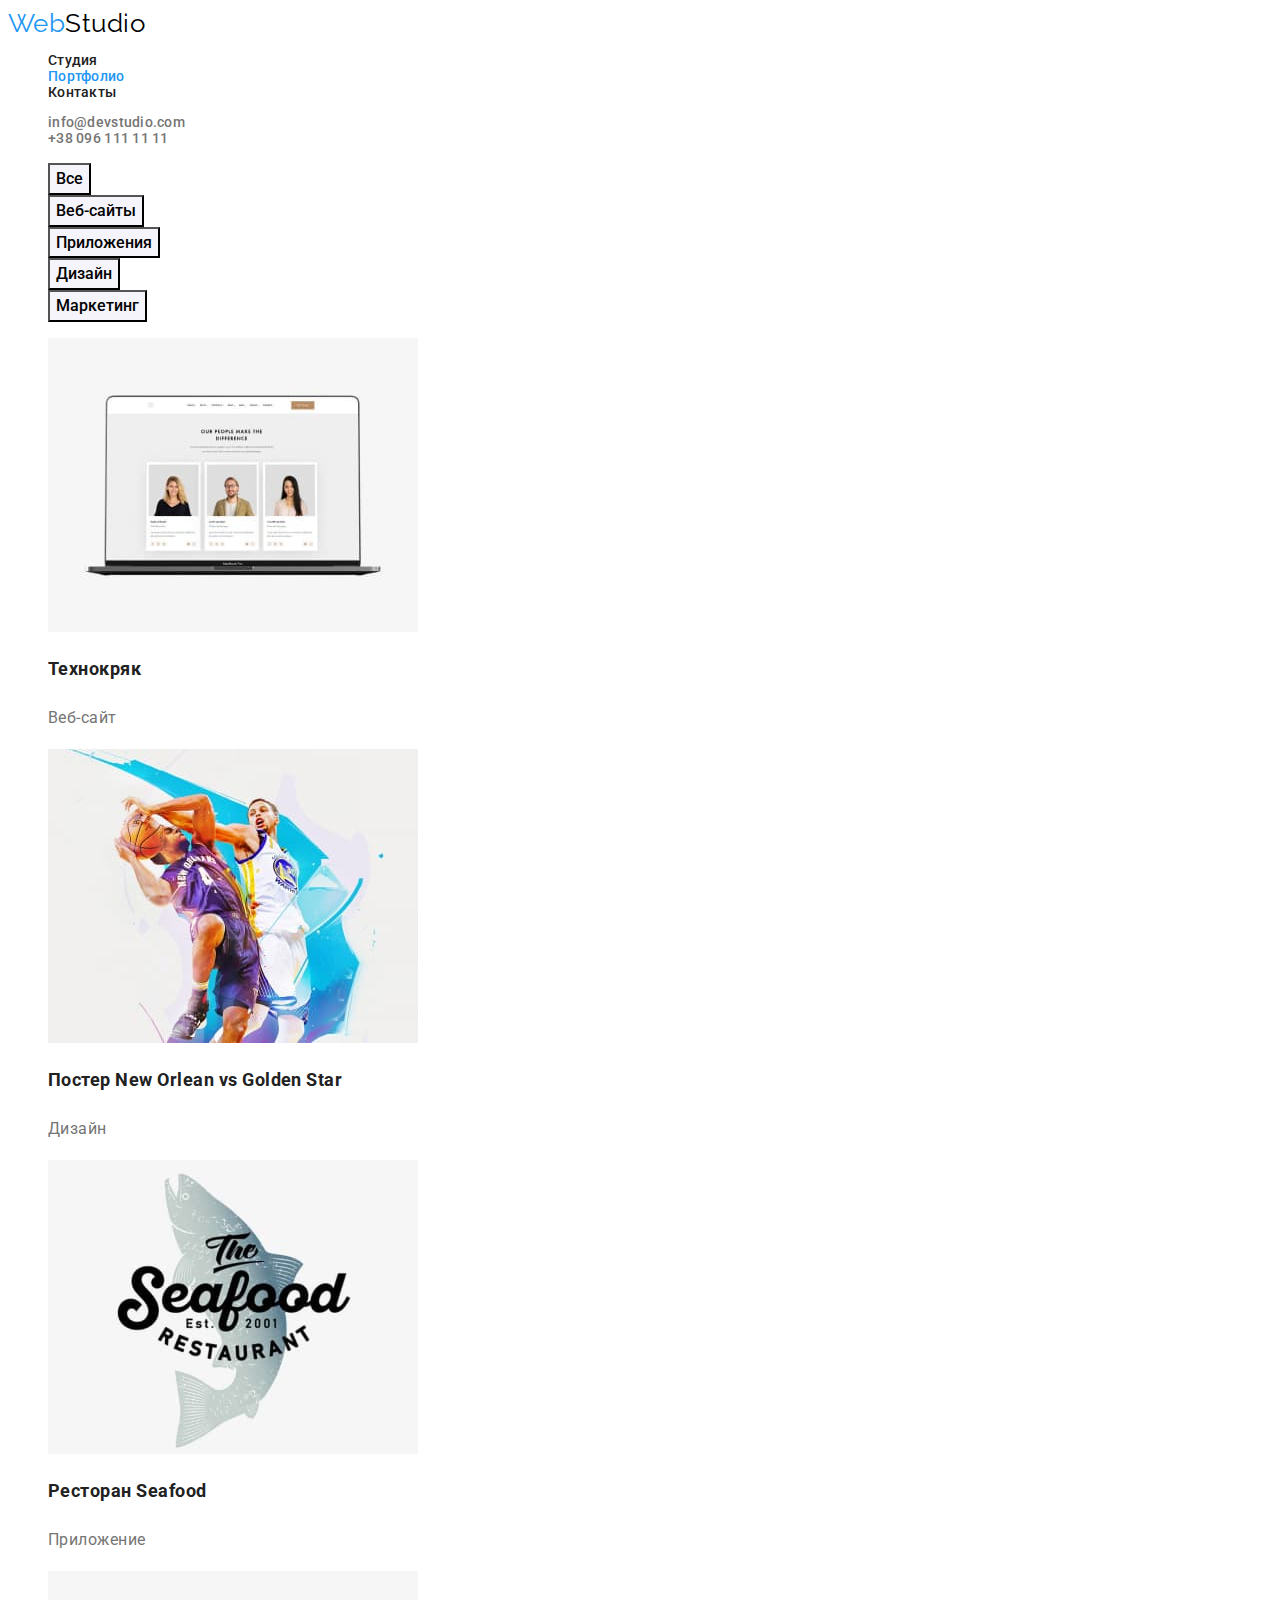
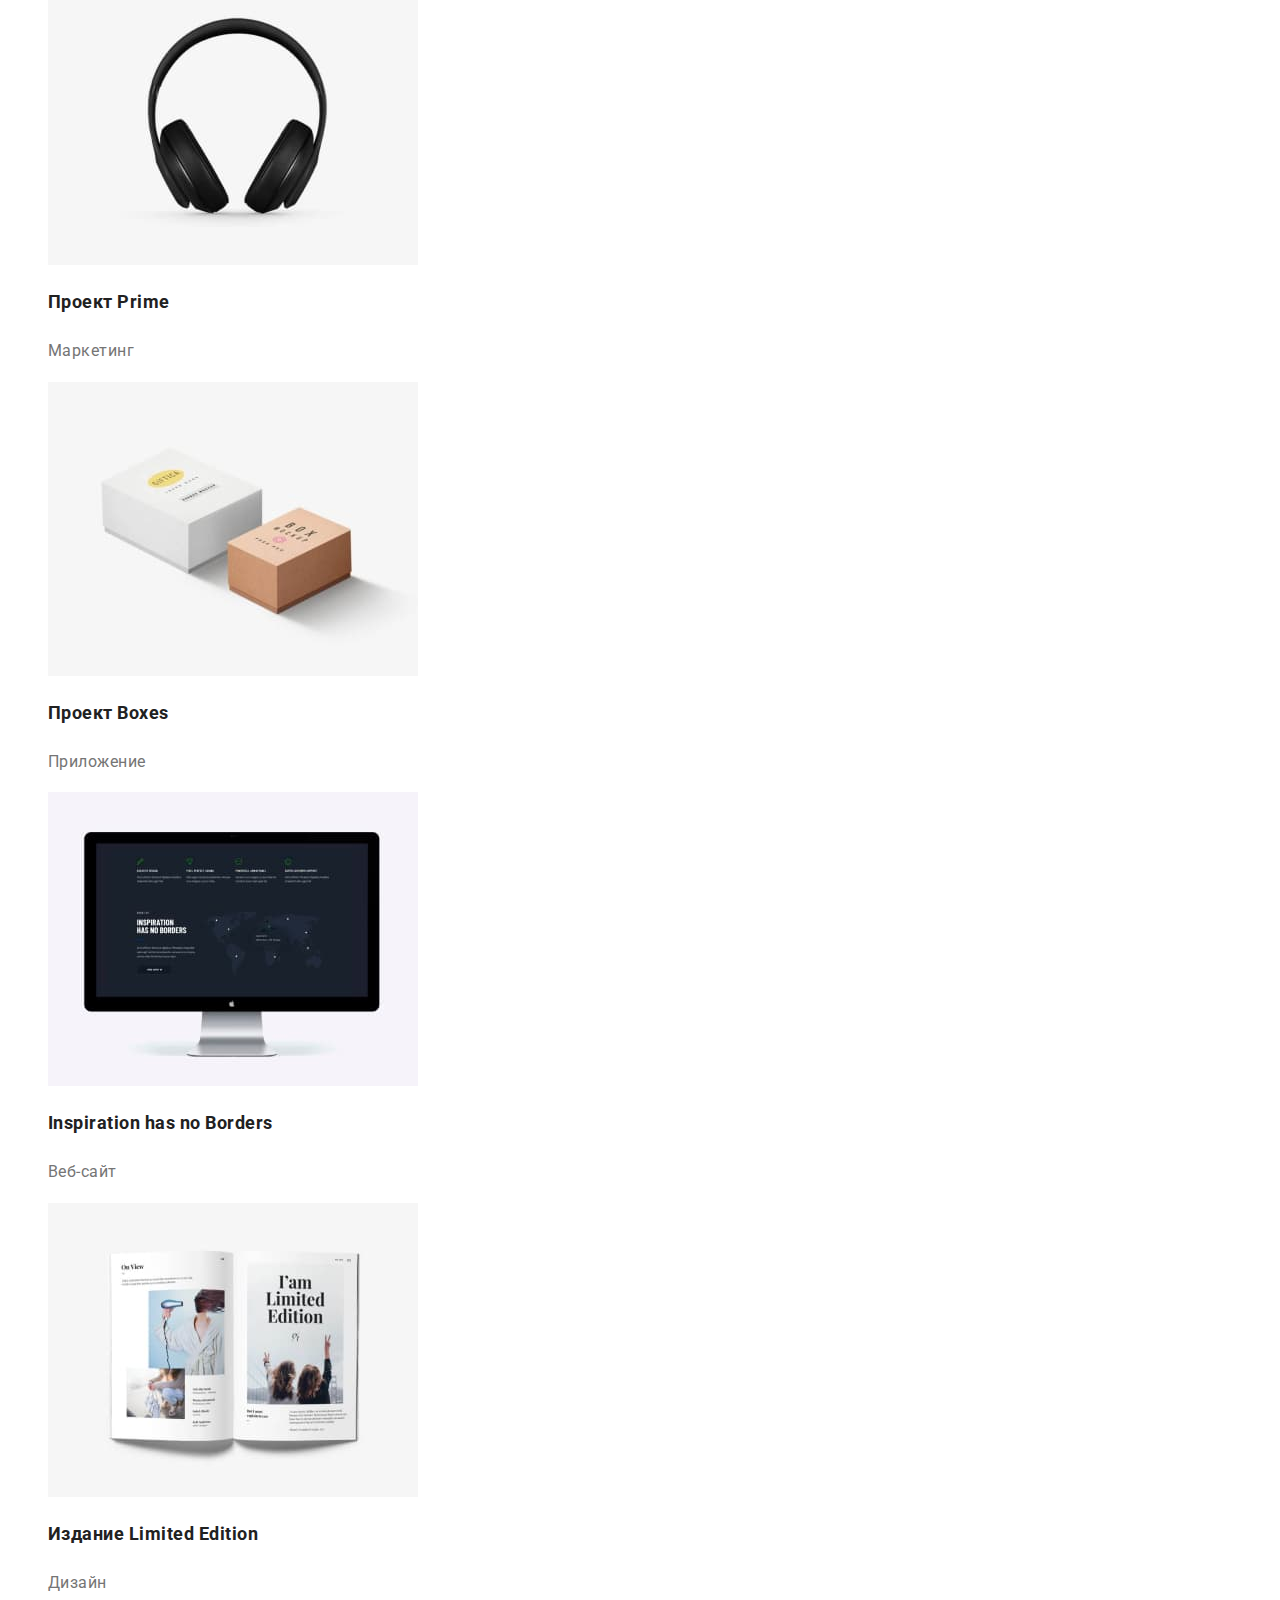
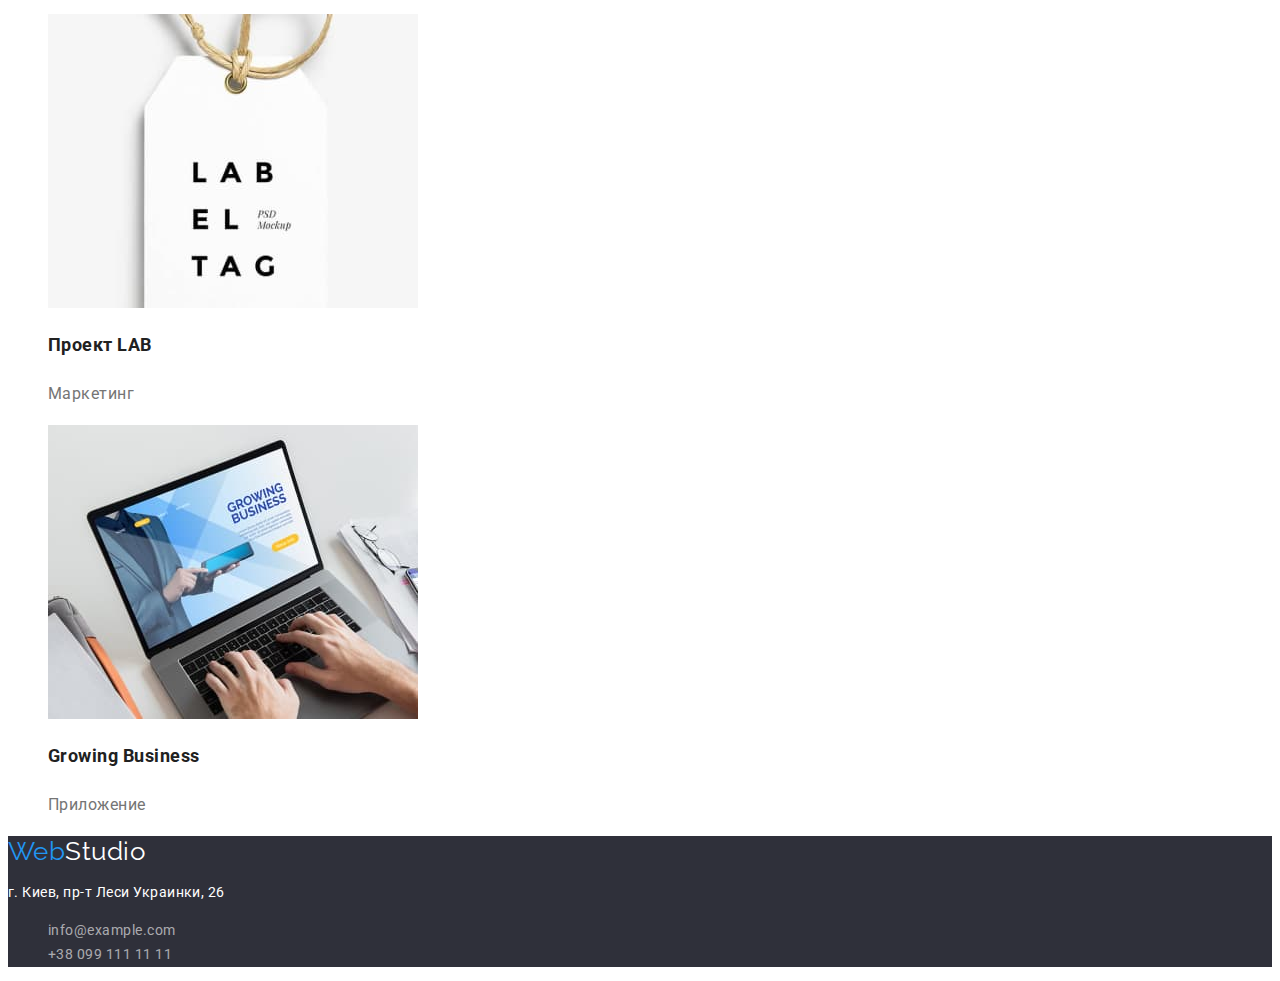
==== portfolio.html @ 5774d483 "Подготовка к 3 модулю" ====
<!DOCTYPE html>
<html lang="ru">
  <head>
    <meta charset="UTF-8" />
    <meta http-equiv="X-UA-Compatible" content="IE=edge" />
    <meta name="viewport" content="width=device-width, initial-scale=1.0" />
    <title>Портфолио</title>
    <link rel="preconnect" href="https://fonts.gstatic.com" />
    <link
      href="https://fonts.googleapis.com/css2?family=Raleway:wght@700&family=Roboto:wght@400;500;700;900&display=swap"
      rel="stylesheet"
    />
    <link rel="stylesheet" href="css/styles.css" />
  </head>
  <body>
    <!--Шапка-->
    <header class="header">
      <nav class="site-nav">
        <a href="" lang="en" class="logo">Web<span class="header-studio">Studio</span></a>
        <ul class="nav-list">
          <li><a href="./index.html" class="nav-link">Студия</a></li>
          <li><a href="./portfolio.html" class="nav-link current">Портфолио</a></li>
          <li><a href="" class="nav-link">Контакты</a></li>
        </ul>
      </nav>
      <ul class="header-contacts">
        <li>
          <a href="mailto:info@devstudio.com" lang="en" class="contacts-link">info@devstudio.com</a>
        </li>
        <li><a href="tel:+380961111111" class="contacts-link">+38 096 111 11 11</a></li>
      </ul>
    </header>
    <!--Уникальный контент-->
    <main>
      <!--Галерея-->
      <section class="portfolio">
        <h1 hidden>Наши работы</h1>
        <ul class="filter-list">
          <li><button type="button" class="filter-item">Все</button></li>
          <li><button type="button" class="filter-item">Веб-сайты</button></li>
          <li><button type="button" class="filter-item">Приложения</button></li>
          <li><button type="button" class="filter-item">Дизайн</button></li>
          <li><button type="button" class="filter-item">Маркетинг</button></li>
        </ul>
        <ul class="portfolio-list">
          <li class="portfolio-item">
            <img src="./images/portfolio/img.jpg" alt="Открытый лептоп" width="370" height="294" />
            <h2 class="item-header">Технокряк</h2>
            <p class="item-text">Веб-сайт</p>
          </li>
          <li class="portfolio-item">
            <img src="./images/portfolio/img-1.jpg" alt="Баскетболисты" width="370" height="294" />
            <h2 class="item-header" lang="en">Постер New Orlean vs Golden Star</h2>
            <p class="item-text">Дизайн</p>
          </li>
          <li class="portfolio-item">
            <img src="./images/portfolio/img-2.jpg" alt="Лого ресторана" width="370" height="294" />
            <h2 class="item-header">Ресторан <span lang="en">Seafood</span></h2>
            <p class="item-text">Приложение</p>
          </li>
          <li class="portfolio-item">
            <img src="./images/portfolio/img-3.jpg" alt="Наушники" width="370" height="294" />
            <h2 class="item-header">Проект <span lang="en">Prime</span></h2>
            <p class="item-text">Маркетинг</p>
          </li>
          <li class="portfolio-item">
            <img src="./images/portfolio/img-4.jpg" alt="Коробки" width="370" height="294" />
            <h2 class="item-header">Проект <span lang="en">Boxes</span></h2>
            <p class="item-text">Приложение</p>
          </li>
          <li class="portfolio-item">
            <img src="./images/portfolio/img-5.jpg" alt="Монитор" width="370" height="294" />
            <h2 class="item-header" lang="en">Inspiration has no Borders</h2>
            <p class="item-text">Веб-сайт</p>
          </li>
          <li class="portfolio-item">
            <img src="./images/portfolio/img-6.jpg" alt="Книга" width="370" height="294" />
            <h2 class="item-header">Издание <span lang="en">Limited Edition</span></h2>
            <p class="item-text">Дизайн</p>
          </li>
          <li class="portfolio-item">
            <img src="./images/portfolio/img-7.jpg" alt="Ярлык" width="370" height="294" />
            <h2 class="item-header">Проект <span lang="en">LAB</span></h2>
            <p class="item-text">Маркетинг</p>
          </li>
          <li class="portfolio-item">
            <img
              src="./images/portfolio/img-8.jpg"
              alt="Человек работает за лептопом"
              width="370"
              height="294"
            />
            <h2 class="item-header" lang="en">Growing Business</h2>
            <p class="item-text">Приложение</p>
          </li>
        </ul>
      </section>
    </main>
    <!--Футер-->
    <footer class="footer">
      <a href="./portfolio.html" lang="en" class="logo"
        >Web<span class="footer-studio">Studio</span></a
      >
      <address class="address">
        <p>г. Киев, пр-т Леси Украинки, 26</p>
        <ul class="footer-list">
          <li lang="en"><a href="mailto:info@example.com" class="link">info@example.com</a></li>
          <li><a href="tel:+380991111111" class="link">+38 099 111 11 11</a></li>
        </ul>
      </address>
    </footer>
  </body>
</html>
---- css/styles.css ----
/* основной цвет текста #212121 */
/* вторичный цвет текта #757575 */
/* основной цвет фона #fff */
/* вторичный цвет фона #F5F4FA */
/* цвет акцента #2196F3 */
/* цвет контактов rgba(255, 255, 255, 0.6) */
/* фон футера и героя #2F303A */
/* ховер/фокус кнопки героя #188CE8 */
:root {
  --primary-text-color: #212121;
  --secondary-text-color: #757575;
  --primary-background-color: #fff;
  --secondary-background-color: #f5f4fa;
  --accent-color: #2196f3;
}
body {
  font-family: 'Roboto', 'Raleway', 'Oleo Script', sans-serif;
  font-style: normal;
  background-color: var(--primary-background-color);
  color: var(--primary-text-color);
  letter-spacing: 0.03em;
}
/* ========================= Хедер ========================= */
.logo {
  font-family: 'Raleway', sans-serif;
  font-size: 26px;
  line-height: 1.19;
  color: var(--accent-color);
  text-decoration: none;
}
.header-studio {
  color: #000;
}
.nav-list {
  font-weight: 500;
  font-size: 14px;
  line-height: 1.14;
  list-style: none;
  letter-spacing: 0.02em;
}
.nav-link {
  text-decoration: none;
  color: inherit;
}
.nav-link:hover,
.nav-link:focus {
  color: var(--accent-color);
}
.nav-link.current {
  color: var(--accent-color);
}
.header-contacts {
  font-weight: 500;
  font-size: 14px;
  line-height: 1.14;
  list-style: none;
  letter-spacing: 0.02em;
}
.contacts-link {
  text-decoration: none;
  color: var(--secondary-text-color);
}
.contacts-link:hover,
.contacts-link:focus {
  color: var(--accent-color);
}
/* ========================= Конец Хедера ========================= */

/* ========================= ГЛАВНАЯ СТРАНИЦА ========================= */

/* ========================= Герой ========================= */
.hero {
  background-color: #2f303a;
  color: var(--primary-background-color);
}
.hero-title {
  font-weight: 900;
  font-size: 44px;
  line-height: 1.36;
  text-align: center;
  text-transform: uppercase;
}
.button {
  font-family: 'Roboto', sans-serif;
  font-weight: 700;
  font-size: 16px;
  line-height: 1.87;
  color: var(--primary-background-color);
  background-color: var(--accent-color);
  cursor: pointer;
  letter-spacing: 0.06em;
}
.button:hover,
.button:focus {
  background-color: #188ce8;
}
/* ========================= Конец Героя ========================= */
/* ========================= Особенности ========================= */
.features-list {
  list-style: none;
}
.features-header {
  font-size: 14px;
  line-height: 1.14;
  text-transform: uppercase;
}
.features-text {
  font-size: 14px;
  line-height: 1.71;
  color: var(--secondary-text-color);
}
/* ========================= Конец Оссобенностей ========================= */
/* ========================= Чем мы занимаемся ========================= */
.occupations-header {
  font-size: 36px;
  line-height: 1.17;
  text-align: center;
}
.occupations-list {
  list-style: none;
}
/* ========================= Конец Чем мы занимаемся ========================= */
/* ========================= Наша команда ========================= */
.team {
  background-color: var(--secondary-background-color);
}
.team-header {
  font-size: 36px;
  line-height: 1.17;
  text-align: center;
}
.team-list {
  list-style: none;
}
.team-member {
  font-weight: 500;
  font-size: 16px;
  line-height: 1.18;
  text-align: center;
}
.member-post {
  font-weight: 400;
  font-size: 16px;
  line-height: 1.18;
  color: var(--secondary-text-color);
  text-align: center;
}
/* =========================Конец Наша команда */

/*========================= ПОРТФОЛИО =========================*/

/* ========================= Фильтр ========================= */
.filter-list {
  list-style: none;
}
.filter-item {
  font-family: inherit;
  font-weight: 500;
  font-size: 16px;
  line-height: 1.62;
  background-color: var(--secondary-background-color);
}
.filter-item:hover,
.filter-item:focus {
  color: var(--primary-background-color);
  background-color: var(--accent-color);
}
/* ========================= Конец Фильтр ========================= */
/* ========================= Галерея ========================= */
.portfolio-list {
  list-style: none;
}
.item-header {
  font-size: 18px;
  line-height: 2;
}
.item-text {
  font-size: 16px;
  line-height: 1.87;
  color: var(--secondary-text-color);
}
/* ========================= Конец Галерея ========================= */
/* ========================= Футер ========================= */
.footer {
  background-color: #2f303a;
}
.address {
  font-style: normal;
  font-size: 14px;
  line-height: 1.71;
  color: var(--primary-background-color);
}
.footer-studio {
  color: var(--primary-background-color);
}
.footer-list {
  list-style: none;
}
.address .link {
  text-decoration: none;
  color: rgba(255, 255, 255, 0.6);
}
.address .link:hover,
.address .link:focus {
  color: var(--accent-color);
}
/* ========================= Конец Футер ========================= */
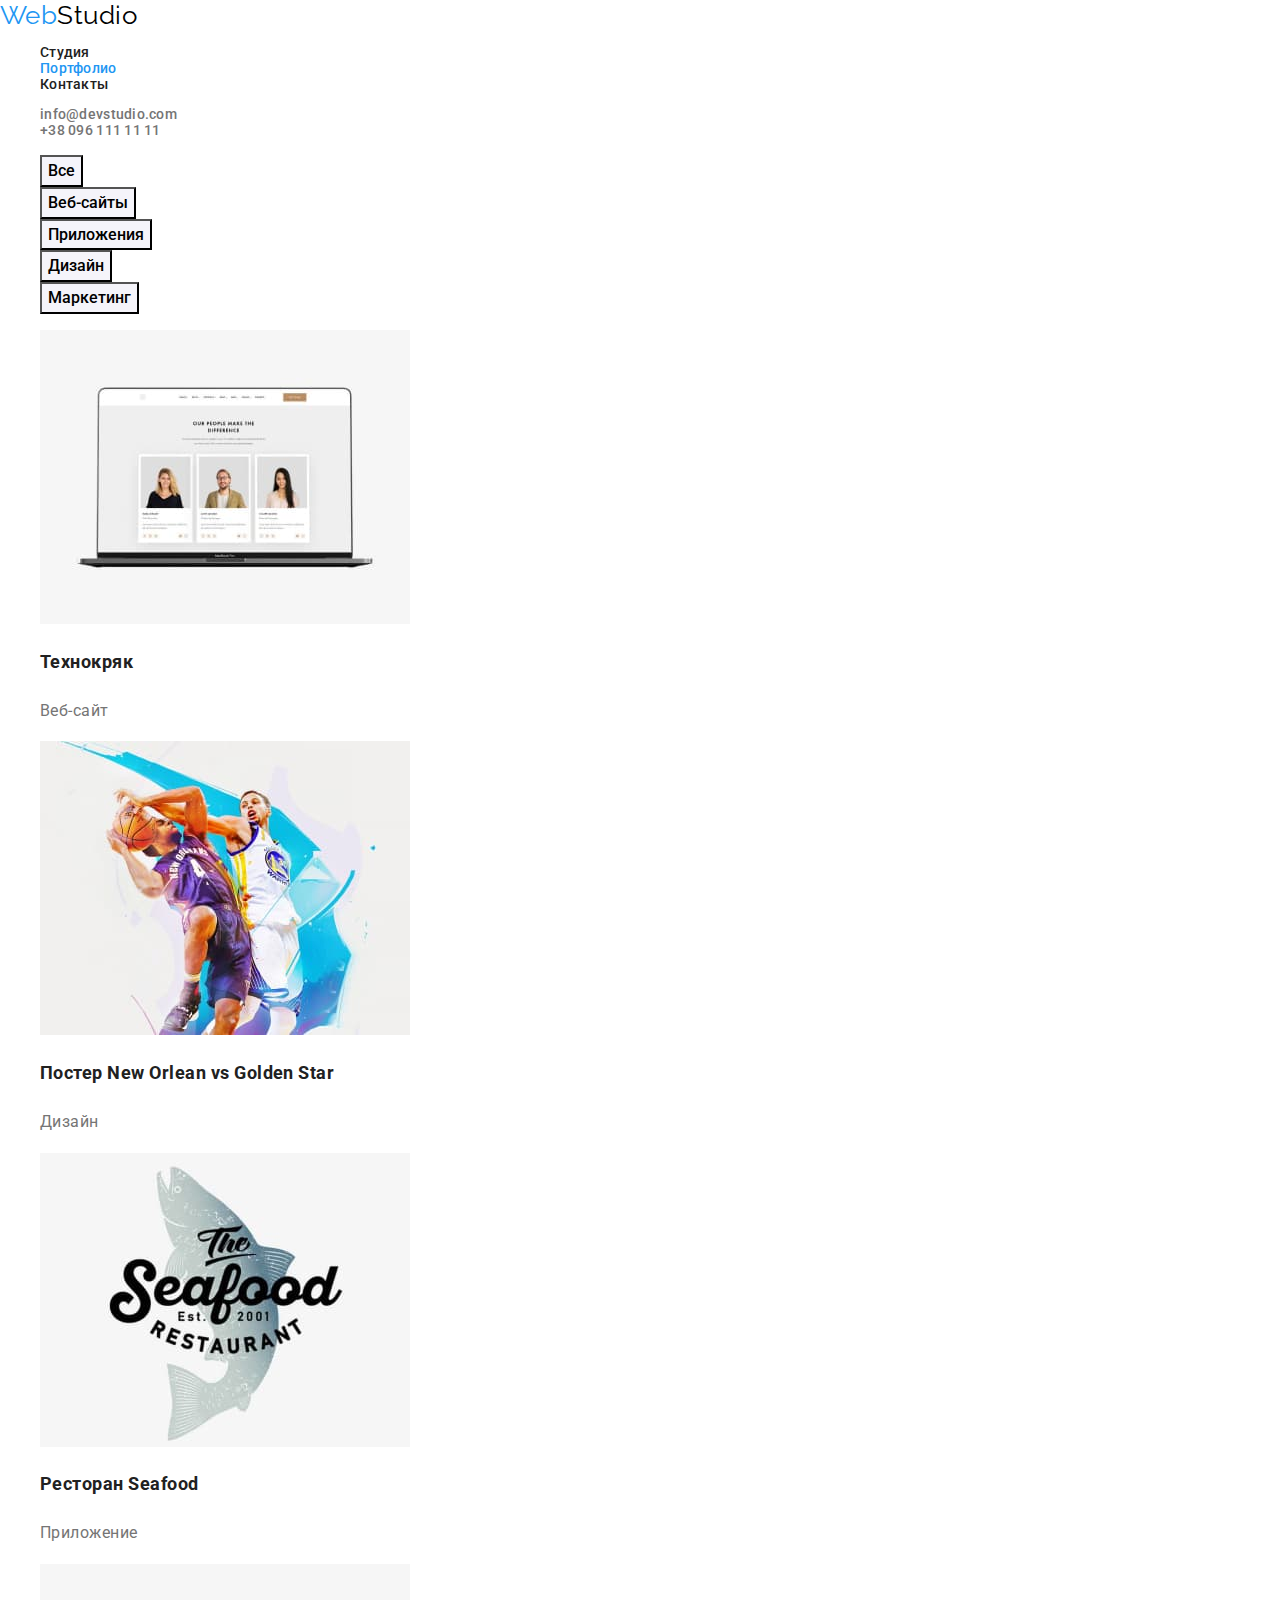
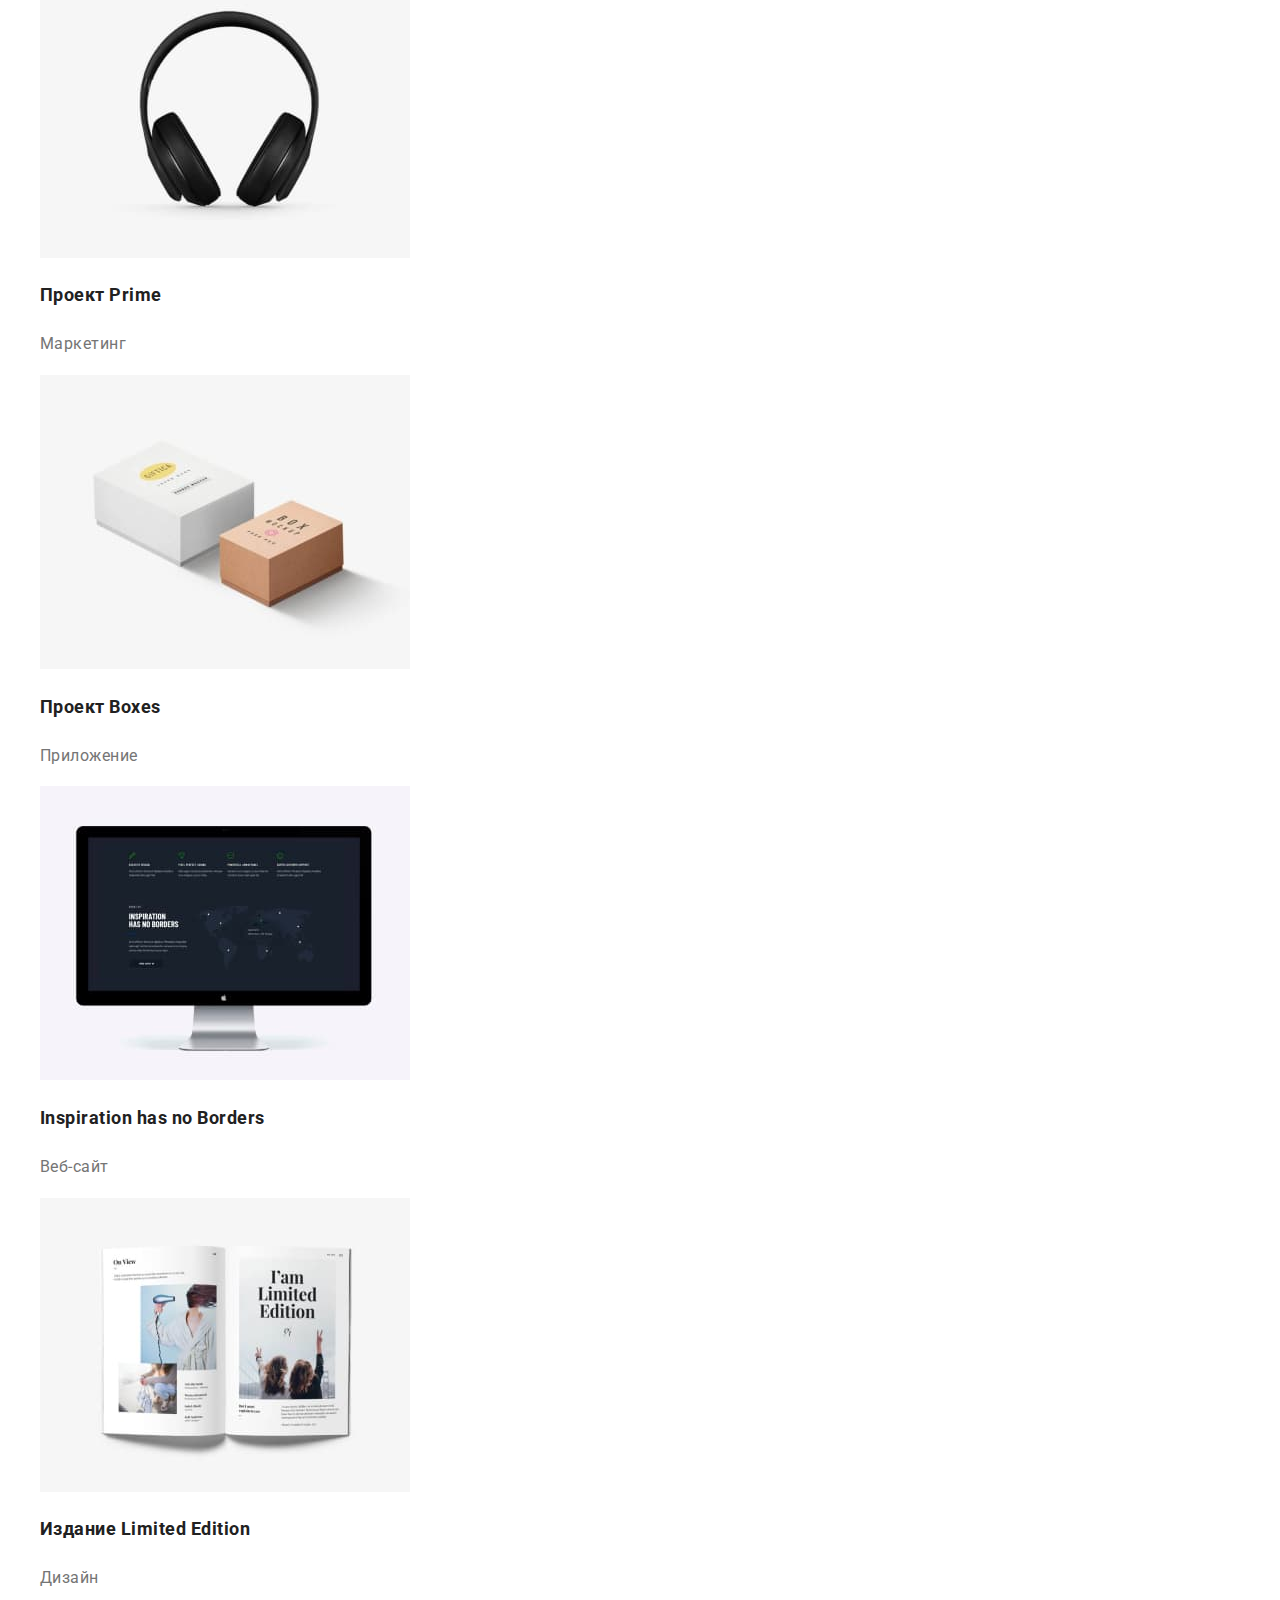
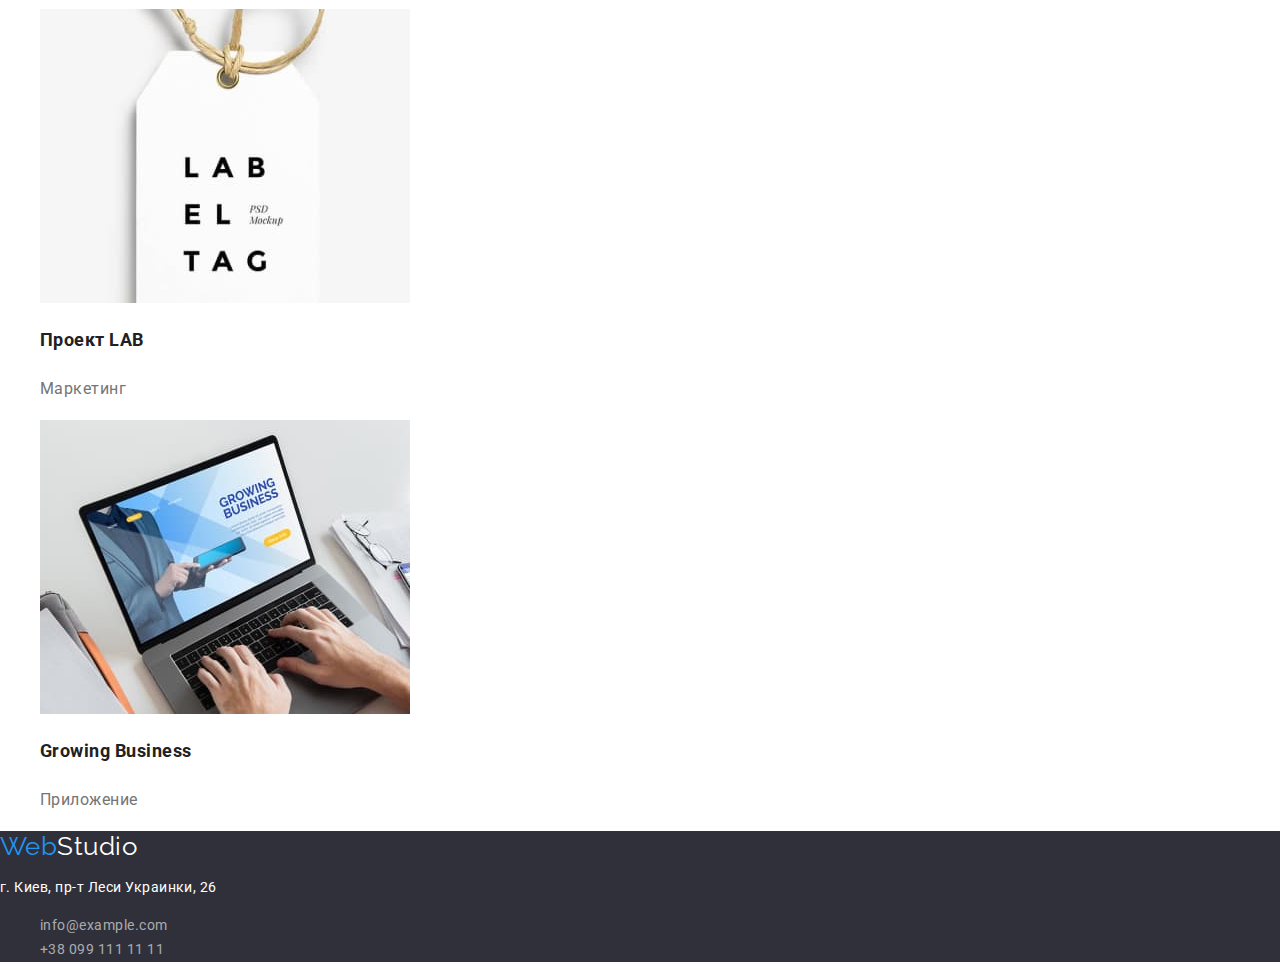
==== commit 1f040fb4: "commit" ====
--- a/portfolio.html
+++ b/portfolio.html
@@ -10,24 +10,28 @@
       href="https://fonts.googleapis.com/css2?family=Raleway:wght@700&family=Roboto:wght@400;500;700;900&display=swap"
       rel="stylesheet"
     />
+    <link
+      rel="stylesheet"
+      href="https://cdnjs.cloudflare.com/ajax/libs/modern-normalize/1.0.0/modern-normalize.min.css"
+    />
     <link rel="stylesheet" href="css/styles.css" />
   </head>
   <body>
     <!--Шапка-->
     <header class="header">
       <nav class="site-nav">
-        <a href="" lang="en" class="logo">Web<span class="header-studio">Studio</span></a>
+        <a class="logo" href="" lang="en">Web<span class="header-studio">Studio</span></a>
         <ul class="nav-list">
-          <li><a href="./index.html" class="nav-link">Студия</a></li>
-          <li><a href="./portfolio.html" class="nav-link current">Портфолио</a></li>
-          <li><a href="" class="nav-link">Контакты</a></li>
+          <li><a class="nav-link" href="./index.html">Студия</a></li>
+          <li><a class="nav-link current" href="./portfolio.html">Портфолио</a></li>
+          <li><a class="nav-link" href="">Контакты</a></li>
         </ul>
       </nav>
       <ul class="header-contacts">
         <li>
-          <a href="mailto:info@devstudio.com" lang="en" class="contacts-link">info@devstudio.com</a>
+          <a class="contacts-link" href="mailto:info@devstudio.com" lang="en">info@devstudio.com</a>
         </li>
-        <li><a href="tel:+380961111111" class="contacts-link">+38 096 111 11 11</a></li>
+        <li><a class="contacts-link" href="tel:+380961111111">+38 096 111 11 11</a></li>
       </ul>
     </header>
     <!--Уникальный контент-->
@@ -36,11 +40,11 @@
       <section class="portfolio">
         <h1 hidden>Наши работы</h1>
         <ul class="filter-list">
-          <li><button type="button" class="filter-item">Все</button></li>
-          <li><button type="button" class="filter-item">Веб-сайты</button></li>
-          <li><button type="button" class="filter-item">Приложения</button></li>
-          <li><button type="button" class="filter-item">Дизайн</button></li>
-          <li><button type="button" class="filter-item">Маркетинг</button></li>
+          <li><button class="filter-item" type="button">Все</button></li>
+          <li><button class="filter-item" type="button">Веб-сайты</button></li>
+          <li><button class="filter-item" type="button">Приложения</button></li>
+          <li><button class="filter-item" type="button">Дизайн</button></li>
+          <li><button class="filter-item" type="button">Маркетинг</button></li>
         </ul>
         <ul class="portfolio-list">
           <li class="portfolio-item">
@@ -98,14 +102,14 @@
     </main>
     <!--Футер-->
     <footer class="footer">
-      <a href="./portfolio.html" lang="en" class="logo"
+      <a class="logo" href="./portfolio.html" lang="en"
         >Web<span class="footer-studio">Studio</span></a
       >
       <address class="address">
         <p>г. Киев, пр-т Леси Украинки, 26</p>
         <ul class="footer-list">
-          <li lang="en"><a href="mailto:info@example.com" class="link">info@example.com</a></li>
-          <li><a href="tel:+380991111111" class="link">+38 099 111 11 11</a></li>
+          <li lang="en"><a class="link" href="mailto:info@example.com">info@example.com</a></li>
+          <li><a class="link" href="tel:+380991111111">+38 099 111 11 11</a></li>
         </ul>
       </address>
     </footer>
--- a/css/styles.css
+++ b/css/styles.css
@@ -1,20 +1,30 @@
 /* основной цвет текста #212121 */
 /* вторичный цвет текта #757575 */
-/* основной цвет фона #fff */
-/* вторичный цвет фона #F5F4FA */
-/* цвет акцента #2196F3 */
+/* основной цвет фона #ffffff */
+/* вторичный цвет фона #f5f4fA */
+/* цвет акцента #2196f3 */
 /* цвет контактов rgba(255, 255, 255, 0.6) */
-/* фон футера и героя #2F303A */
-/* ховер/фокус кнопки героя #188CE8 */
+/* фон футера и героя #2f303A */
+/* ховер/фокус кнопки героя #188ce8 */
+/* бордер цвет карточек портфолио #eeeeee */
+/* цвет "Studio" хедера #000000 */
+/* цвет линии под футером #ececec */
+
 :root {
   --primary-text-color: #212121;
   --secondary-text-color: #757575;
-  --primary-background-color: #fff;
+  --primary-background-color: #ffffff;
   --secondary-background-color: #f5f4fa;
-  --accent-color: #2196f3;
+  --primary-accent-color: #2196f3;
+  --footer-contacts-color: rgba(255, 255, 255, 0.6);
+  --footer-backgroung-color: #2f303a;
+  --hero-button-hover-color: #188ce8;
+  --portfolio-cards-border-color: #eeeeee;
+  --logo-secondary-color: #000000;
+  --header-line-color: #ececec;
 }
 body {
-  font-family: 'Roboto', 'Raleway', 'Oleo Script', sans-serif;
+  font-family: 'Roboto', 'Raleway', sans-serif;
   font-style: normal;
   background-color: var(--primary-background-color);
   color: var(--primary-text-color);
@@ -25,11 +35,11 @@
   font-family: 'Raleway', sans-serif;
   font-size: 26px;
   line-height: 1.19;
-  color: var(--accent-color);
+  color: var(--primary-accent-color);
   text-decoration: none;
 }
 .header-studio {
-  color: #000;
+  color: var(--logo-secondary-color);
 }
 .nav-list {
   font-weight: 500;
@@ -44,10 +54,10 @@
 }
 .nav-link:hover,
 .nav-link:focus {
-  color: var(--accent-color);
+  color: var(--primary-accent-color);
 }
 .nav-link.current {
-  color: var(--accent-color);
+  color: var(--primary-accent-color);
 }
 .header-contacts {
   font-weight: 500;
@@ -62,7 +72,7 @@
 }
 .contacts-link:hover,
 .contacts-link:focus {
-  color: var(--accent-color);
+  color: var(--primary-accent-color);
 }
 /* ========================= Конец Хедера ========================= */
 
@@ -70,7 +80,7 @@
 
 /* ========================= Герой ========================= */
 .hero {
-  background-color: #2f303a;
+  background-color: var(--footer-backgroung-color);
   color: var(--primary-background-color);
 }
 .hero-title {
@@ -81,18 +91,17 @@
   text-transform: uppercase;
 }
 .button {
-  font-family: 'Roboto', sans-serif;
   font-weight: 700;
   font-size: 16px;
   line-height: 1.87;
   color: var(--primary-background-color);
-  background-color: var(--accent-color);
+  background-color: var(--primary-accent-color);
   cursor: pointer;
   letter-spacing: 0.06em;
 }
 .button:hover,
 .button:focus {
-  background-color: #188ce8;
+  background-color: var(--hero-button-hover-color);
 }
 /* ========================= Конец Героя ========================= */
 /* ========================= Особенности ========================= */
@@ -145,7 +154,7 @@
   color: var(--secondary-text-color);
   text-align: center;
 }
-/* =========================Конец Наша команда */
+/* ========================= Конец Наша команда ========================= */
 
 /*========================= ПОРТФОЛИО =========================*/
 
@@ -154,7 +163,6 @@
   list-style: none;
 }
 .filter-item {
-  font-family: inherit;
   font-weight: 500;
   font-size: 16px;
   line-height: 1.62;
@@ -163,7 +171,7 @@
 .filter-item:hover,
 .filter-item:focus {
   color: var(--primary-background-color);
-  background-color: var(--accent-color);
+  background-color: var(--primary-accent-color);
 }
 /* ========================= Конец Фильтр ========================= */
 /* ========================= Галерея ========================= */
@@ -182,7 +190,7 @@
 /* ========================= Конец Галерея ========================= */
 /* ========================= Футер ========================= */
 .footer {
-  background-color: #2f303a;
+  background-color: var(--footer-backgroung-color);
 }
 .address {
   font-style: normal;
@@ -202,6 +210,6 @@
 }
 .address .link:hover,
 .address .link:focus {
-  color: var(--accent-color);
+  color: var(--primary-accent-color);
 }
 /* ========================= Конец Футер ========================= */
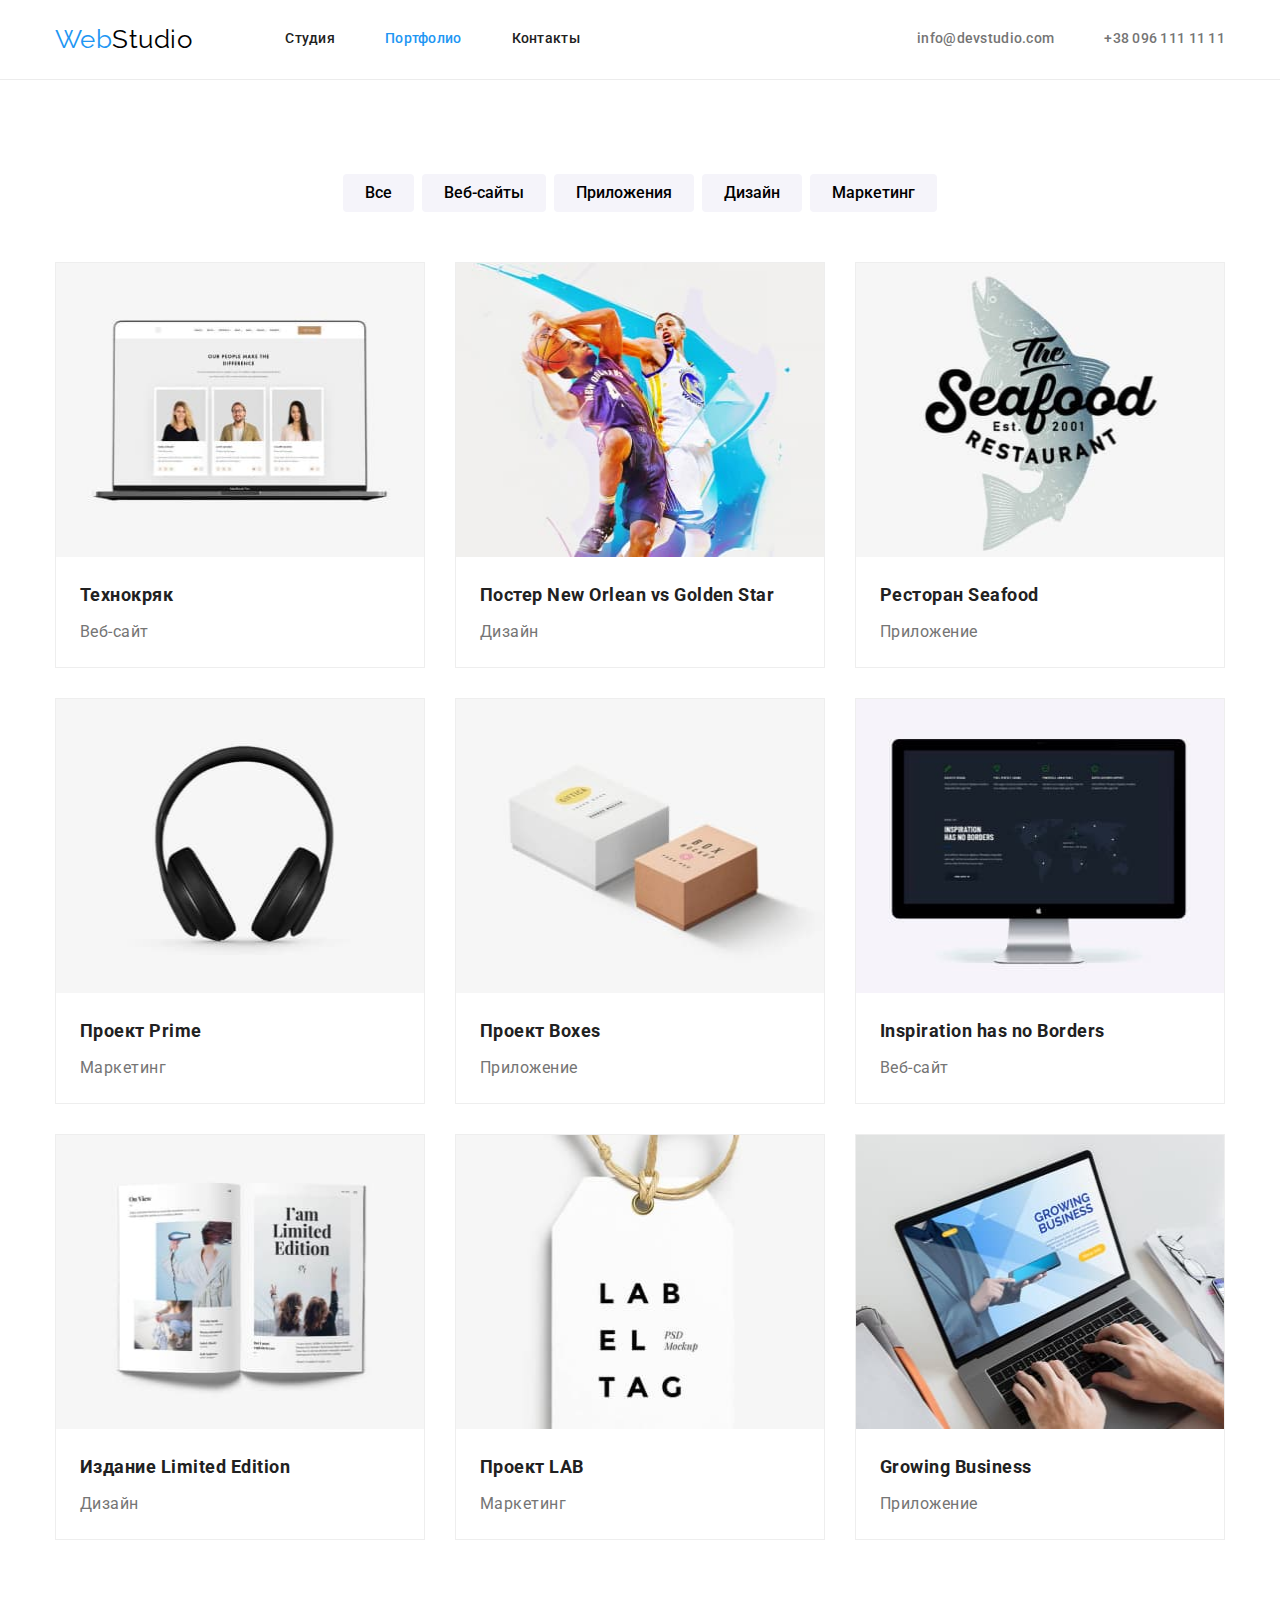
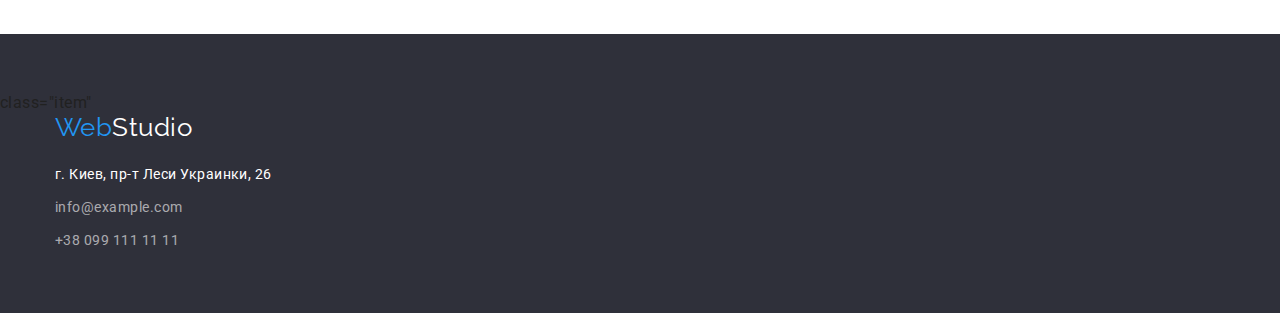
==== commit f918e458: "Готовое дз-3" ====
--- a/portfolio.html
+++ b/portfolio.html
@@ -19,99 +19,161 @@
   <body>
     <!--Шапка-->
     <header class="header">
-      <nav class="site-nav">
-        <a class="logo" href="" lang="en">Web<span class="header-studio">Studio</span></a>
-        <ul class="nav-list">
-          <li><a class="nav-link" href="./index.html">Студия</a></li>
-          <li><a class="nav-link current" href="./portfolio.html">Портфолио</a></li>
-          <li><a class="nav-link" href="">Контакты</a></li>
+      <div class="container nav">
+        <nav class="site-nav">
+          <a class="logo" href="" lang="en">Web<span class="header-studio">Studio</span></a>
+          <ul class="nav-list">
+            <li class="item"><a class="nav-link" href="./index.html">Студия</a></li>
+            <li class="item"><a class="nav-link current" href="./portfolio.html">Портфолио</a></li>
+            <li class="item"><a class="nav-link" href="">Контакты</a></li>
+          </ul>
+        </nav>
+        <ul class="header-contacts">
+          <li class="item">
+            <a class="contacts-link" href="mailto:info@devstudio.com" lang="en"
+              >info@devstudio.com</a
+            >
+          </li>
+          <li class="item">
+            <a class="contacts-link" href="tel:+380961111111">+38 096 111 11 11</a>
+          </li>
         </ul>
-      </nav>
-      <ul class="header-contacts">
-        <li>
-          <a class="contacts-link" href="mailto:info@devstudio.com" lang="en">info@devstudio.com</a>
-        </li>
-        <li><a class="contacts-link" href="tel:+380961111111">+38 096 111 11 11</a></li>
-      </ul>
+      </div>
     </header>
     <!--Уникальный контент-->
     <main>
       <!--Галерея-->
-      <section class="portfolio">
-        <h1 hidden>Наши работы</h1>
-        <ul class="filter-list">
-          <li><button class="filter-item" type="button">Все</button></li>
-          <li><button class="filter-item" type="button">Веб-сайты</button></li>
-          <li><button class="filter-item" type="button">Приложения</button></li>
-          <li><button class="filter-item" type="button">Дизайн</button></li>
-          <li><button class="filter-item" type="button">Маркетинг</button></li>
-        </ul>
-        <ul class="portfolio-list">
-          <li class="portfolio-item">
-            <img src="./images/portfolio/img.jpg" alt="Открытый лептоп" width="370" height="294" />
-            <h2 class="item-header">Технокряк</h2>
-            <p class="item-text">Веб-сайт</p>
-          </li>
-          <li class="portfolio-item">
-            <img src="./images/portfolio/img-1.jpg" alt="Баскетболисты" width="370" height="294" />
-            <h2 class="item-header" lang="en">Постер New Orlean vs Golden Star</h2>
-            <p class="item-text">Дизайн</p>
-          </li>
-          <li class="portfolio-item">
-            <img src="./images/portfolio/img-2.jpg" alt="Лого ресторана" width="370" height="294" />
-            <h2 class="item-header">Ресторан <span lang="en">Seafood</span></h2>
-            <p class="item-text">Приложение</p>
-          </li>
-          <li class="portfolio-item">
-            <img src="./images/portfolio/img-3.jpg" alt="Наушники" width="370" height="294" />
-            <h2 class="item-header">Проект <span lang="en">Prime</span></h2>
-            <p class="item-text">Маркетинг</p>
-          </li>
-          <li class="portfolio-item">
-            <img src="./images/portfolio/img-4.jpg" alt="Коробки" width="370" height="294" />
-            <h2 class="item-header">Проект <span lang="en">Boxes</span></h2>
-            <p class="item-text">Приложение</p>
-          </li>
-          <li class="portfolio-item">
-            <img src="./images/portfolio/img-5.jpg" alt="Монитор" width="370" height="294" />
-            <h2 class="item-header" lang="en">Inspiration has no Borders</h2>
-            <p class="item-text">Веб-сайт</p>
-          </li>
-          <li class="portfolio-item">
-            <img src="./images/portfolio/img-6.jpg" alt="Книга" width="370" height="294" />
-            <h2 class="item-header">Издание <span lang="en">Limited Edition</span></h2>
-            <p class="item-text">Дизайн</p>
-          </li>
-          <li class="portfolio-item">
-            <img src="./images/portfolio/img-7.jpg" alt="Ярлык" width="370" height="294" />
-            <h2 class="item-header">Проект <span lang="en">LAB</span></h2>
-            <p class="item-text">Маркетинг</p>
-          </li>
-          <li class="portfolio-item">
-            <img
-              src="./images/portfolio/img-8.jpg"
-              alt="Человек работает за лептопом"
-              width="370"
-              height="294"
-            />
-            <h2 class="item-header" lang="en">Growing Business</h2>
-            <p class="item-text">Приложение</p>
-          </li>
-        </ul>
+      <section class="portfolio section">
+        <div class="container">
+          <h1 hidden>Наши работы</h1>
+          <ul class="filter-list">
+            <li class="item"><button class="filter-item" type="button">Все</button></li>
+            <li class="item"><button class="filter-item" type="button">Веб-сайты</button></li>
+            <li class="item"><button class="filter-item" type="button">Приложения</button></li>
+            <li class="item"><button class="filter-item" type="button">Дизайн</button></li>
+            <li class="item"><button class="filter-item" type="button">Маркетинг</button></li>
+          </ul>
+          <ul class="portfolio-list">
+            <li class="portfolio-item">
+              <img
+                src="./images/portfolio/img.jpg"
+                alt="Открытый лептоп"
+                width="370"
+                height="294"
+              />
+              <div class="card-thumb">
+                <h2 class="item-header">Технокряк</h2>
+                <p class="item-text">Веб-сайт</p>
+              </div>
+            </li>
+
+            <li class="portfolio-item">
+              <img
+                src="./images/portfolio/img-1.jpg"
+                alt="Баскетболисты"
+                width="370"
+                height="294"
+              />
+              <div class="card-thumb">
+                <h2 class="item-header" lang="en">Постер New Orlean vs Golden Star</h2>
+                <p class="item-text">Дизайн</p>
+              </div>
+            </li>
+
+            <li class="portfolio-item">
+              <img
+                src="./images/portfolio/img-2.jpg"
+                alt="Лого ресторана"
+                width="370"
+                height="294"
+              />
+              <div class="card-thumb">
+                <h2 class="item-header">Ресторан <span lang="en">Seafood</span></h2>
+                <p class="item-text">Приложение</p>
+              </div>
+            </li>
+
+            <li class="portfolio-item">
+              <img src="./images/portfolio/img-3.jpg" alt="Наушники" width="370" height="294" />
+              <div class="card-thumb">
+                <h2 class="item-header">Проект <span lang="en">Prime</span></h2>
+                <p class="item-text">Маркетинг</p>
+              </div>
+            </li>
+
+            <li class="portfolio-item">
+              <img src="./images/portfolio/img-4.jpg" alt="Коробки" width="370" height="294" />
+              <div class="card-thumb">
+                <h2 class="item-header">Проект <span lang="en">Boxes</span></h2>
+                <p class="item-text">Приложение</p>
+              </div>
+            </li>
+
+            <li class="portfolio-item">
+              <img src="./images/portfolio/img-5.jpg" alt="Монитор" width="370" height="294" />
+              <div class="card-thumb">
+                <h2 class="item-header" lang="en">Inspiration has no Borders</h2>
+                <p class="item-text">Веб-сайт</p>
+              </div>
+            </li>
+
+            <li class="portfolio-item">
+              <img src="./images/portfolio/img-6.jpg" alt="Книга" width="370" height="294" />
+              <div class="card-thumb">
+                <h2 class="item-header">Издание <span lang="en">Limited Edition</span></h2>
+                <p class="item-text">Дизайн</p>
+              </div>
+            </li>
+
+            <li class="portfolio-item">
+              <img src="./images/portfolio/img-7.jpg" alt="Ярлык" width="370" height="294" />
+              <div class="card-thumb">
+                <h2 class="item-header">Проект <span lang="en">LAB</span></h2>
+                <p class="item-text">Маркетинг</p>
+              </div>
+            </li>
+
+            <li class="portfolio-item">
+              <img
+                src="./images/portfolio/img-8.jpg"
+                alt="Человек работает за лептопом"
+                width="370"
+                height="294"
+              />
+              <div class="card-thumb">
+                <h2 class="item-header" lang="en">Growing Business</h2>
+                <p class="item-text">Приложение</p>
+              </div>
+            </li>
+          </ul>
+        </div>
       </section>
     </main>
     <!--Футер-->
     <footer class="footer">
-      <a class="logo" href="./portfolio.html" lang="en"
-        >Web<span class="footer-studio">Studio</span></a
-      >
-      <address class="address">
-        <p>г. Киев, пр-т Леси Украинки, 26</p>
-        <ul class="footer-list">
-          <li lang="en"><a class="link" href="mailto:info@example.com">info@example.com</a></li>
-          <li><a class="link" href="tel:+380991111111">+38 099 111 11 11</a></li>
-        </ul>
-      </address>
+      class="item"
+      <div class="container">
+        <a class="logo" href="./portfolio.html" lang="en"
+          >Web<span class="footer-studio">Studio</span></a
+        >
+        <address class="address">
+          <ul class="footer-list">
+            <li class="item">
+              <a
+                class="map"
+                href="https://goo.gl/maps/ndfTdwWSWEVe3gq89"
+                rel="nofollow norefferer"
+                target="_blank"
+                >г. Киев, пр-т Леси Украинки, 26</a
+              >
+            </li>
+            <li class="item" lang="en">
+              <a class="link" href="mailto:info@example.com">info@example.com</a>
+            </li>
+            <li class="item"><a class="link" href="tel:+380991111111">+38 099 111 11 11</a></li>
+          </ul>
+        </address>
+      </div>
     </footer>
   </body>
 </html>
--- a/css/styles.css
+++ b/css/styles.css
@@ -8,7 +8,7 @@
 /* ховер/фокус кнопки героя #188ce8 */
 /* бордер цвет карточек портфолио #eeeeee */
 /* цвет "Studio" хедера #000000 */
-/* цвет линии под футером #ececec */
+/* цвет нижней рамки футера #ececec */
 
 :root {
   --primary-text-color: #212121;
@@ -23,6 +23,33 @@
   --logo-secondary-color: #000000;
   --header-line-color: #ececec;
 }
+/* ================ Сбросы ================ */
+h1,
+h2,
+h3,
+h4,
+h5,
+h6,
+p,
+ul {
+  margin: 0;
+}
+img {
+  display: block;
+  max-width: 100%;
+}
+/* ================ Контейнер ================ */
+.container {
+  width: 1200px;
+  padding-left: 15px;
+  padding-right: 15px;
+  margin-right: auto;
+  margin-left: auto;
+}
+.section {
+  padding-top: 94px;
+  padding-bottom: 94px;
+}
 body {
   font-family: 'Roboto', 'Raleway', sans-serif;
   font-style: normal;
@@ -31,6 +58,18 @@
   letter-spacing: 0.03em;
 }
 /* ========================= Хедер ========================= */
+.header {
+  border-bottom: 1px solid var(--header-line-color);
+}
+.nav {
+  display: flex;
+  align-items: center;
+  padding-top: 24px;
+  padding-bottom: 24px;
+}
+.site-nav {
+  display: flex;
+}
 .logo {
   font-family: 'Raleway', sans-serif;
   font-size: 26px;
@@ -47,7 +86,15 @@
   line-height: 1.14;
   list-style: none;
   letter-spacing: 0.02em;
-}
+  display: flex;
+  align-items: center;
+  padding-left: 0;
+  margin-left: 93px;
+}
+.nav-list .item + .item {
+  margin-left: 50px;
+}
+
 .nav-link {
   text-decoration: none;
   color: inherit;
@@ -65,6 +112,12 @@
   line-height: 1.14;
   list-style: none;
   letter-spacing: 0.02em;
+  display: flex;
+  margin-left: auto;
+  padding-left: 0;
+}
+.header-contacts .item + .item {
+  margin-left: 50px;
 }
 .contacts-link {
   text-decoration: none;
@@ -80,15 +133,21 @@
 
 /* ========================= Герой ========================= */
 .hero {
+  text-align: center;
   background-color: var(--footer-backgroung-color);
   color: var(--primary-background-color);
+  width: 1600px;
+  margin-left: auto;
+  margin-right: auto;
+  padding-top: 200px;
+  padding-bottom: 200px;
 }
 .hero-title {
   font-weight: 900;
   font-size: 44px;
   line-height: 1.36;
-  text-align: center;
   text-transform: uppercase;
+  margin-bottom: 30px;
 }
 .button {
   font-weight: 700;
@@ -97,7 +156,10 @@
   color: var(--primary-background-color);
   background-color: var(--primary-accent-color);
   cursor: pointer;
+  padding: 10px 32px;
   letter-spacing: 0.06em;
+  box-shadow: 0px 4px 4px rgba(0, 0, 0, 0.15);
+  border-radius: 4px;
 }
 .button:hover,
 .button:focus {
@@ -107,11 +169,17 @@
 /* ========================= Особенности ========================= */
 .features-list {
   list-style: none;
+  padding-left: 0;
+  display: flex;
+}
+.features-list .item + .item {
+  margin-left: 30px;
 }
 .features-header {
   font-size: 14px;
   line-height: 1.14;
   text-transform: uppercase;
+  margin-bottom: 10px;
 }
 .features-text {
   font-size: 14px;
@@ -124,9 +192,15 @@
   font-size: 36px;
   line-height: 1.17;
   text-align: center;
+  margin-bottom: 50px;
 }
 .occupations-list {
   list-style: none;
+  display: flex;
+  padding-left: 0;
+}
+.occupations-list .item + .item {
+  margin-left: 30px;
 }
 /* ========================= Конец Чем мы занимаемся ========================= */
 /* ========================= Наша команда ========================= */
@@ -137,15 +211,29 @@
   font-size: 36px;
   line-height: 1.17;
   text-align: center;
+  margin-bottom: 50px;
 }
 .team-list {
   list-style: none;
+  display: flex;
+  padding-left: 0;
+}
+.team-list > .item {
+  background-color: var(--primary-background-color);
+  box-shadow: 0px 1px 3px rgba(0, 0, 0, 0.12), 0px 1px 1px rgba(0, 0, 0, 0.14),
+    0px 2px 1px rgba(0, 0, 0, 0.2);
+  border-radius: 0px 0px 4px 4px;
+  padding-bottom: 30px;
+}
+.team-list .item + .item {
+  margin-left: 30px;
 }
 .team-member {
   font-weight: 500;
   font-size: 16px;
   line-height: 1.18;
   text-align: center;
+  margin-bottom: 10px;
 }
 .member-post {
   font-weight: 400;
@@ -154,6 +242,9 @@
   color: var(--secondary-text-color);
   text-align: center;
 }
+.team-list .card-thumb {
+  padding-top: 30px;
+}
 /* ========================= Конец Наша команда ========================= */
 
 /*========================= ПОРТФОЛИО =========================*/
@@ -161,12 +252,22 @@
 /* ========================= Фильтр ========================= */
 .filter-list {
   list-style: none;
+  display: flex;
+  padding-left: 0;
+  margin-bottom: 50px;
+  justify-content: center;
+}
+.filter-list > .item + .item {
+  margin-left: 8px;
 }
 .filter-item {
   font-weight: 500;
   font-size: 16px;
   line-height: 1.62;
   background-color: var(--secondary-background-color);
+  padding: 6px 22px;
+  border-radius: 4px;
+  border: none;
 }
 .filter-item:hover,
 .filter-item:focus {
@@ -177,20 +278,45 @@
 /* ========================= Галерея ========================= */
 .portfolio-list {
   list-style: none;
+  padding-left: 0;
+  display: flex;
+  flex-wrap: wrap;
+  margin-top: -30px;
+  margin-left: -30px;
+}
+.portfolio-item {
+  margin-top: 30px;
+  margin-left: 30px;
+  border: 1px solid var(--portfolio-cards-border-color);
+  max-width: 370px;
 }
 .item-header {
   font-size: 18px;
   line-height: 2;
+  margin-bottom: 4px;
 }
 .item-text {
   font-size: 16px;
   line-height: 1.87;
   color: var(--secondary-text-color);
+}
+.portfolio-list .card-thumb {
+  padding: 20px 24px;
 }
 /* ========================= Конец Галерея ========================= */
 /* ========================= Футер ========================= */
 .footer {
   background-color: var(--footer-backgroung-color);
+  padding-top: 60px;
+  padding-bottom: 60px;
+}
+.map {
+  color: inherit;
+  text-decoration: none;
+}
+.map:hover,
+.map:focus {
+  color: var(--primary-accent-color);
 }
 .address {
   font-style: normal;
@@ -203,6 +329,11 @@
 }
 .footer-list {
   list-style: none;
+  padding-left: 0;
+  margin-top: 20px;
+}
+.footer-list .item + .item {
+  margin-top: 9px;
 }
 .address .link {
   text-decoration: none;
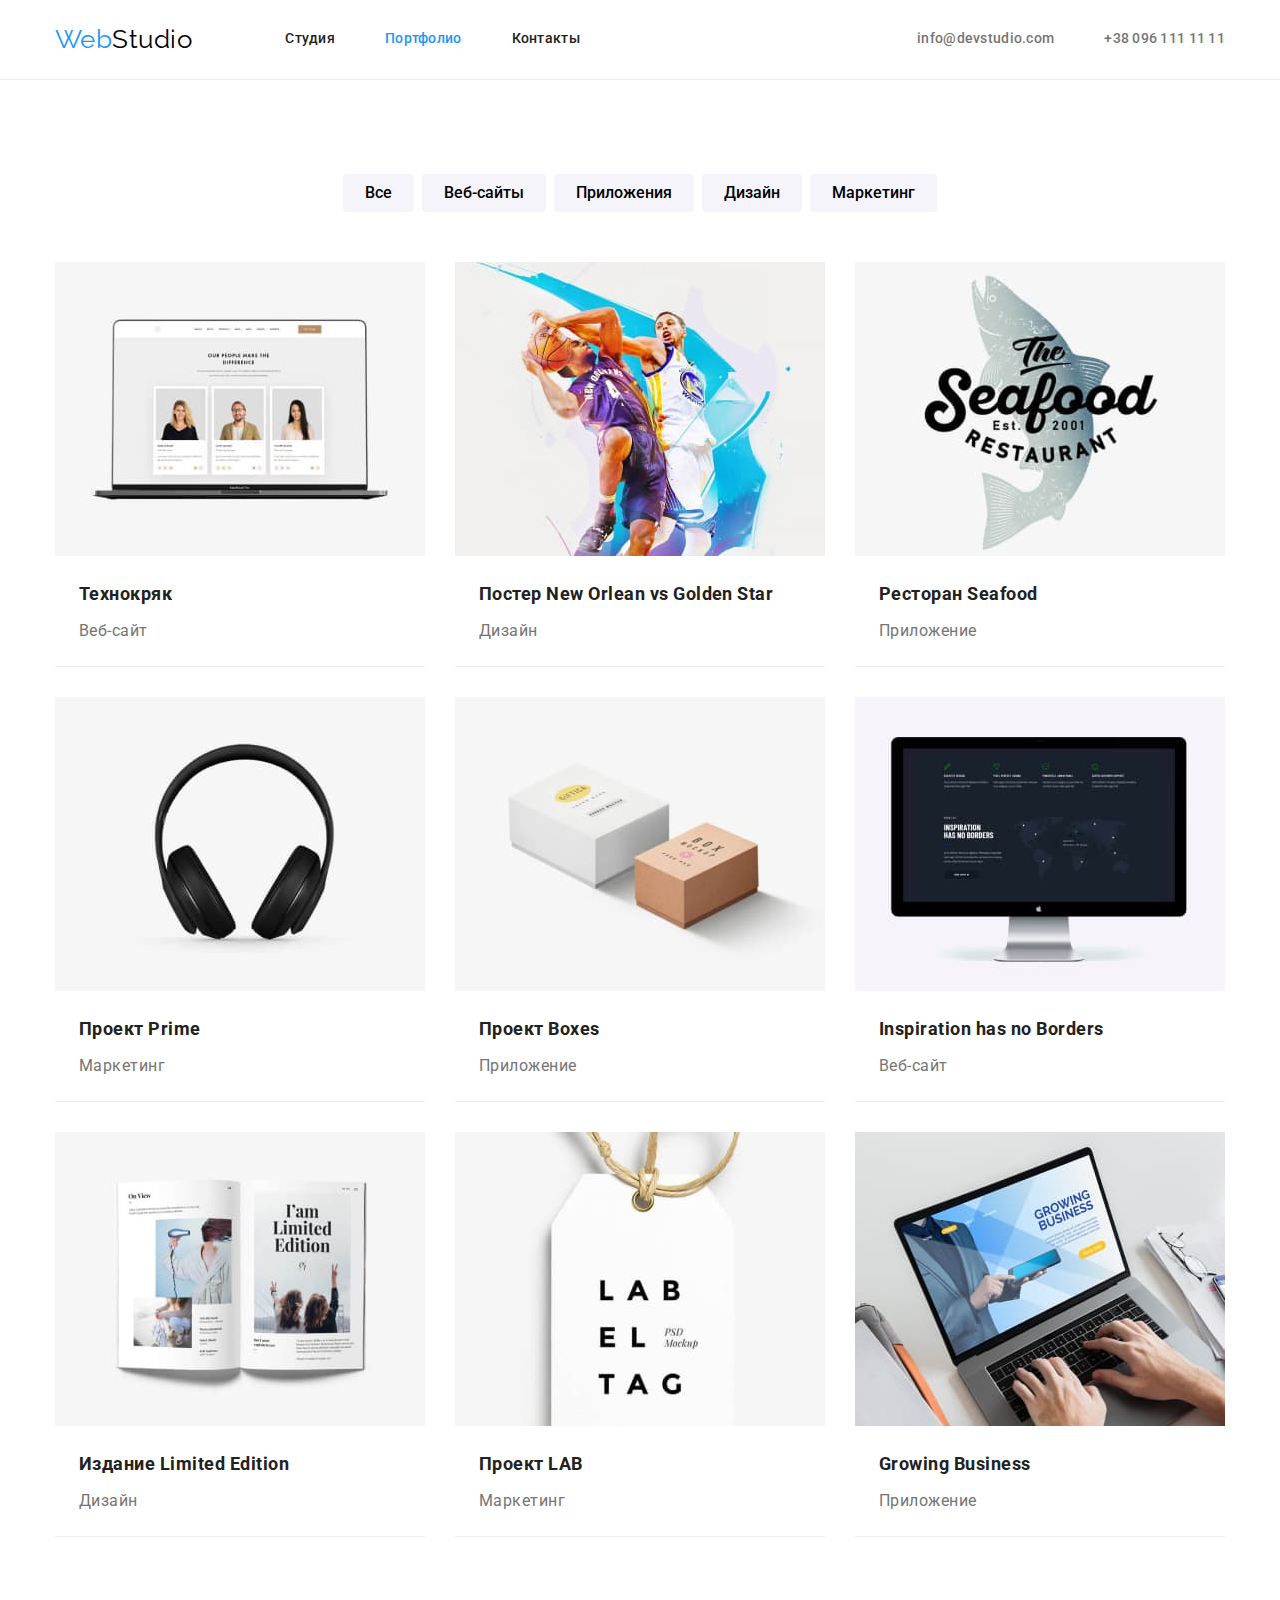
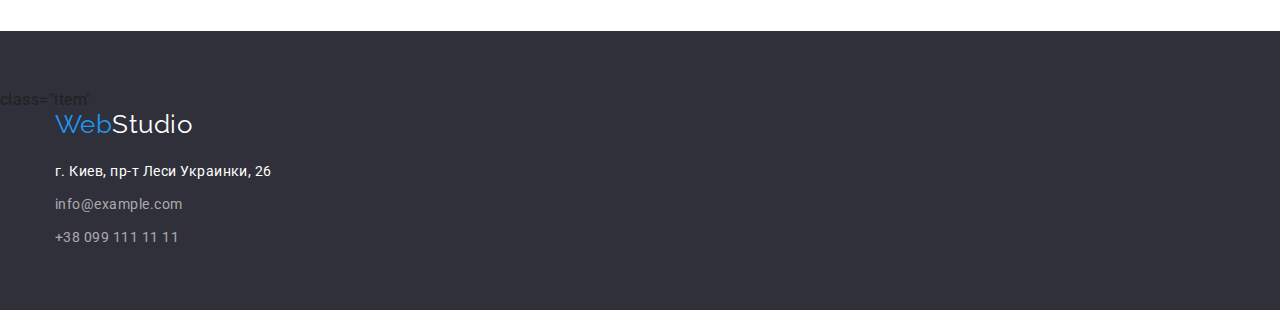
==== commit 53c0da8a: "Visually-hidden, border" ====
--- a/portfolio.html
+++ b/portfolio.html
@@ -45,7 +45,7 @@
       <!--Галерея-->
       <section class="portfolio section">
         <div class="container">
-          <h1 hidden>Наши работы</h1>
+          <h1 class="visually-hidden">Наши работы</h1>
           <ul class="filter-list">
             <li class="item"><button class="filter-item" type="button">Все</button></li>
             <li class="item"><button class="filter-item" type="button">Веб-сайты</button></li>
@@ -162,7 +162,7 @@
               <a
                 class="map"
                 href="https://goo.gl/maps/ndfTdwWSWEVe3gq89"
-                rel="nofollow norefferer"
+                rel="nofollow norefferer noopener"
                 target="_blank"
                 >г. Киев, пр-т Леси Украинки, 26</a
               >
--- a/css/styles.css
+++ b/css/styles.css
@@ -38,7 +38,7 @@
   display: block;
   max-width: 100%;
 }
-/* ================ Контейнер ================ */
+/* ================ Общие стили ================ */
 .container {
   width: 1200px;
   padding-left: 15px;
@@ -57,6 +57,19 @@
   color: var(--primary-text-color);
   letter-spacing: 0.03em;
 }
+.visually-hidden {
+  position: absolute;
+  width: 1px;
+  height: 1px;
+  margin: -1px;
+  border: 0;
+  padding: 0;
+
+  white-space: nowrap;
+  clip-path: inset(100%);
+  clip: rect(0 0 0 0);
+  overflow: hidden;
+}
 /* ========================= Хедер ========================= */
 .header {
   border-bottom: 1px solid var(--header-line-color);
@@ -167,6 +180,9 @@
 }
 /* ========================= Конец Героя ========================= */
 /* ========================= Особенности ========================= */
+.features-section {
+  padding-bottom: 47px;
+}
 .features-list {
   list-style: none;
   padding-left: 0;
@@ -188,6 +204,9 @@
 }
 /* ========================= Конец Оссобенностей ========================= */
 /* ========================= Чем мы занимаемся ========================= */
+.occupations-section {
+  padding-top: 47px;
+}
 .occupations-header {
   font-size: 36px;
   line-height: 1.17;
@@ -287,7 +306,7 @@
 .portfolio-item {
   margin-top: 30px;
   margin-left: 30px;
-  border: 1px solid var(--portfolio-cards-border-color);
+  border-bottom: 1px solid var(--portfolio-cards-border-color);
   max-width: 370px;
 }
 .item-header {
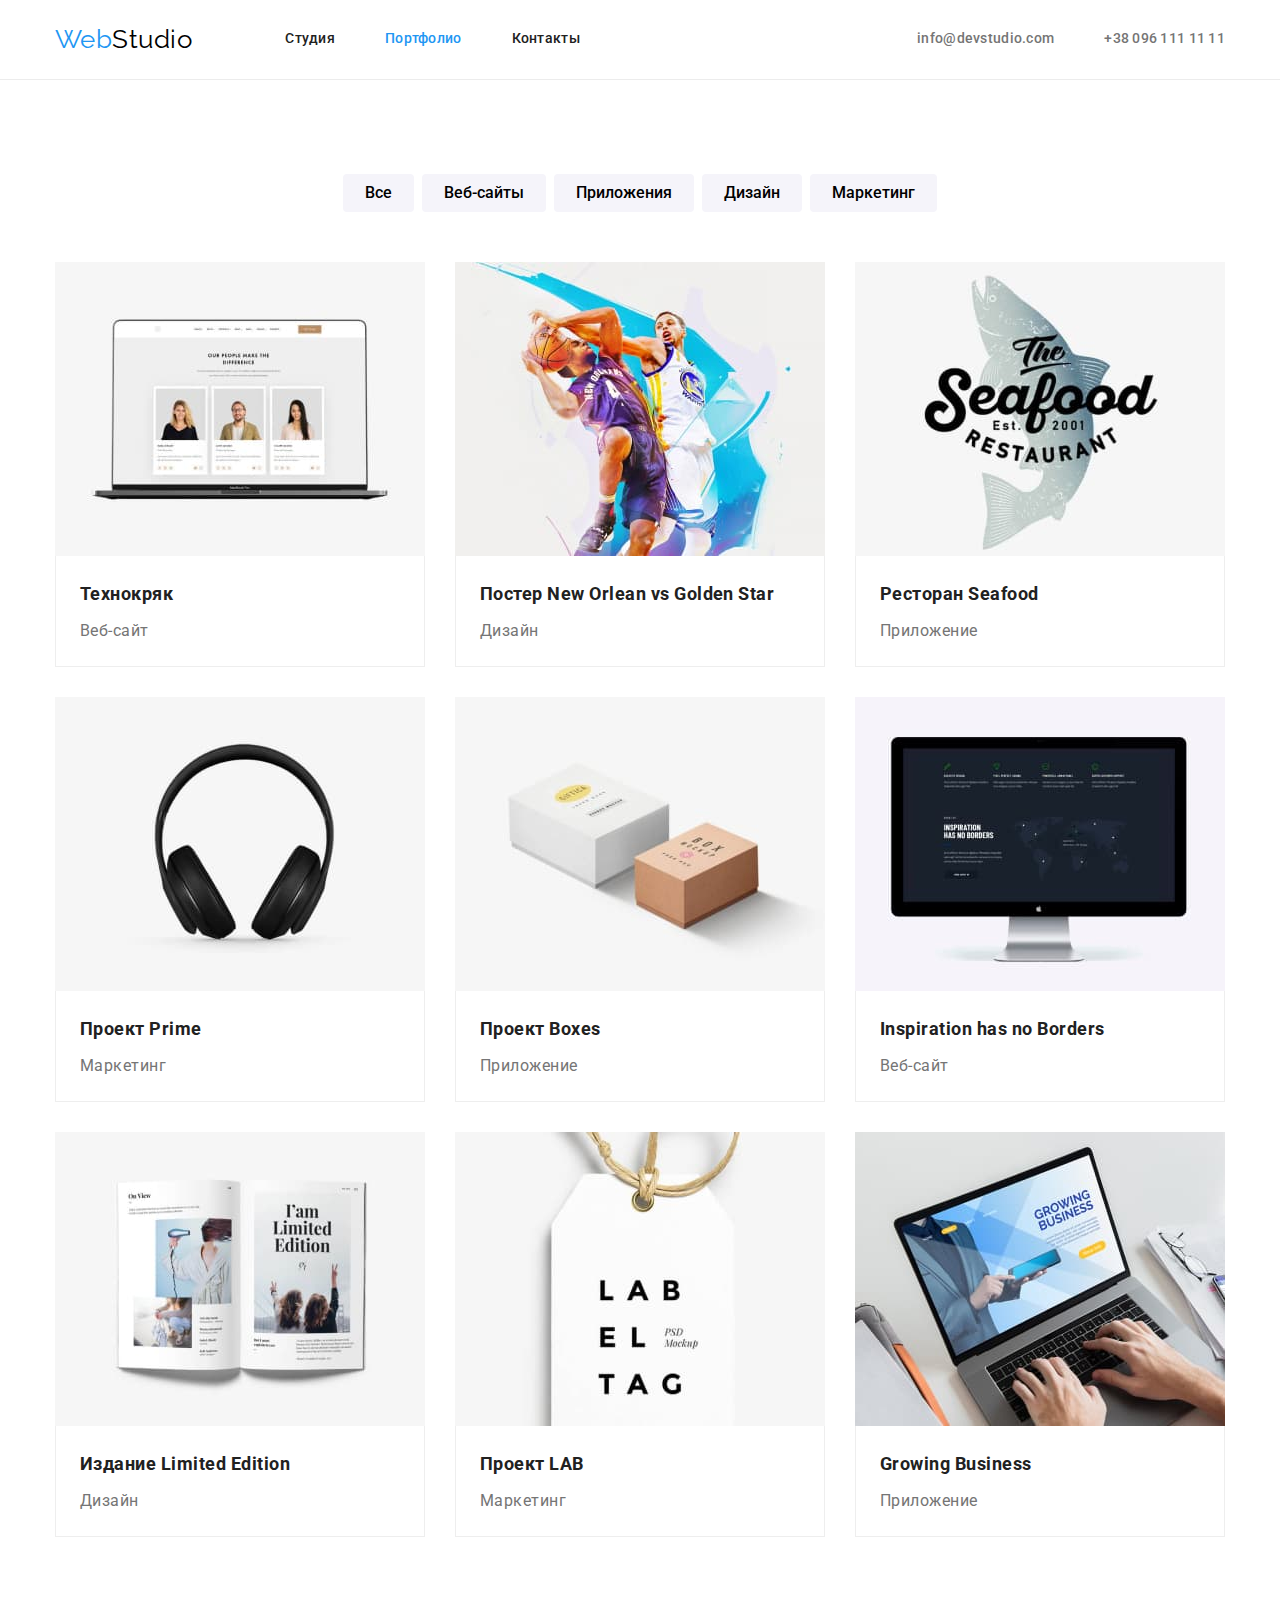
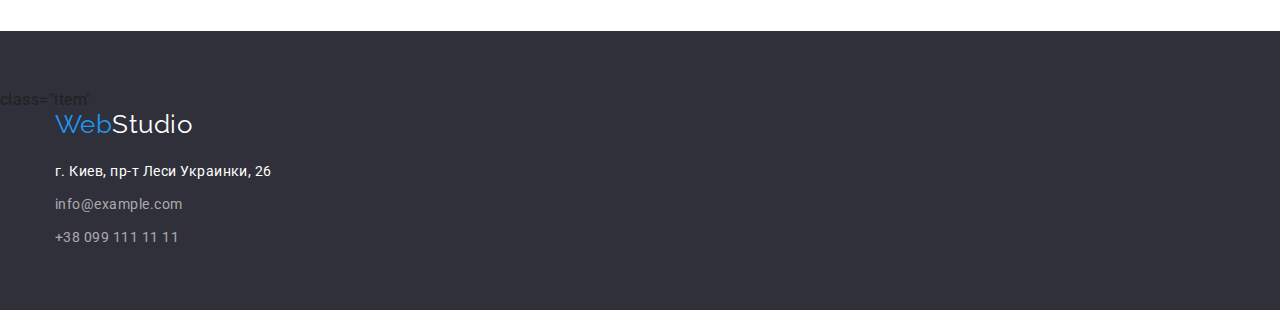
==== commit 13ba2f7a: "Правки" ====
--- a/portfolio.html
+++ b/portfolio.html
@@ -153,7 +153,7 @@
     <footer class="footer">
       class="item"
       <div class="container">
-        <a class="logo" href="./portfolio.html" lang="en"
+        <a class="logo footer-logo" href="./portfolio.html" lang="en"
           >Web<span class="footer-studio">Studio</span></a
         >
         <address class="address">
--- a/css/styles.css
+++ b/css/styles.css
@@ -242,7 +242,6 @@
   box-shadow: 0px 1px 3px rgba(0, 0, 0, 0.12), 0px 1px 1px rgba(0, 0, 0, 0.14),
     0px 2px 1px rgba(0, 0, 0, 0.2);
   border-radius: 0px 0px 4px 4px;
-  padding-bottom: 30px;
 }
 .team-list .item + .item {
   margin-left: 30px;
@@ -262,7 +261,7 @@
   text-align: center;
 }
 .team-list .card-thumb {
-  padding-top: 30px;
+  padding: 30px 32px;
 }
 /* ========================= Конец Наша команда ========================= */
 
@@ -306,7 +305,6 @@
 .portfolio-item {
   margin-top: 30px;
   margin-left: 30px;
-  border-bottom: 1px solid var(--portfolio-cards-border-color);
   max-width: 370px;
 }
 .item-header {
@@ -321,6 +319,9 @@
 }
 .portfolio-list .card-thumb {
   padding: 20px 24px;
+  border-right: 1px solid var(--portfolio-cards-border-color);
+  border-bottom: 1px solid var(--portfolio-cards-border-color);
+  border-left: 1px solid var(--portfolio-cards-border-color);
 }
 /* ========================= Конец Галерея ========================= */
 /* ========================= Футер ========================= */
@@ -346,10 +347,13 @@
 .footer-studio {
   color: var(--primary-background-color);
 }
+.footer-logo {
+  display: block;
+  margin-bottom: 20px;
+}
 .footer-list {
   list-style: none;
   padding-left: 0;
-  margin-top: 20px;
 }
 .footer-list .item + .item {
   margin-top: 9px;
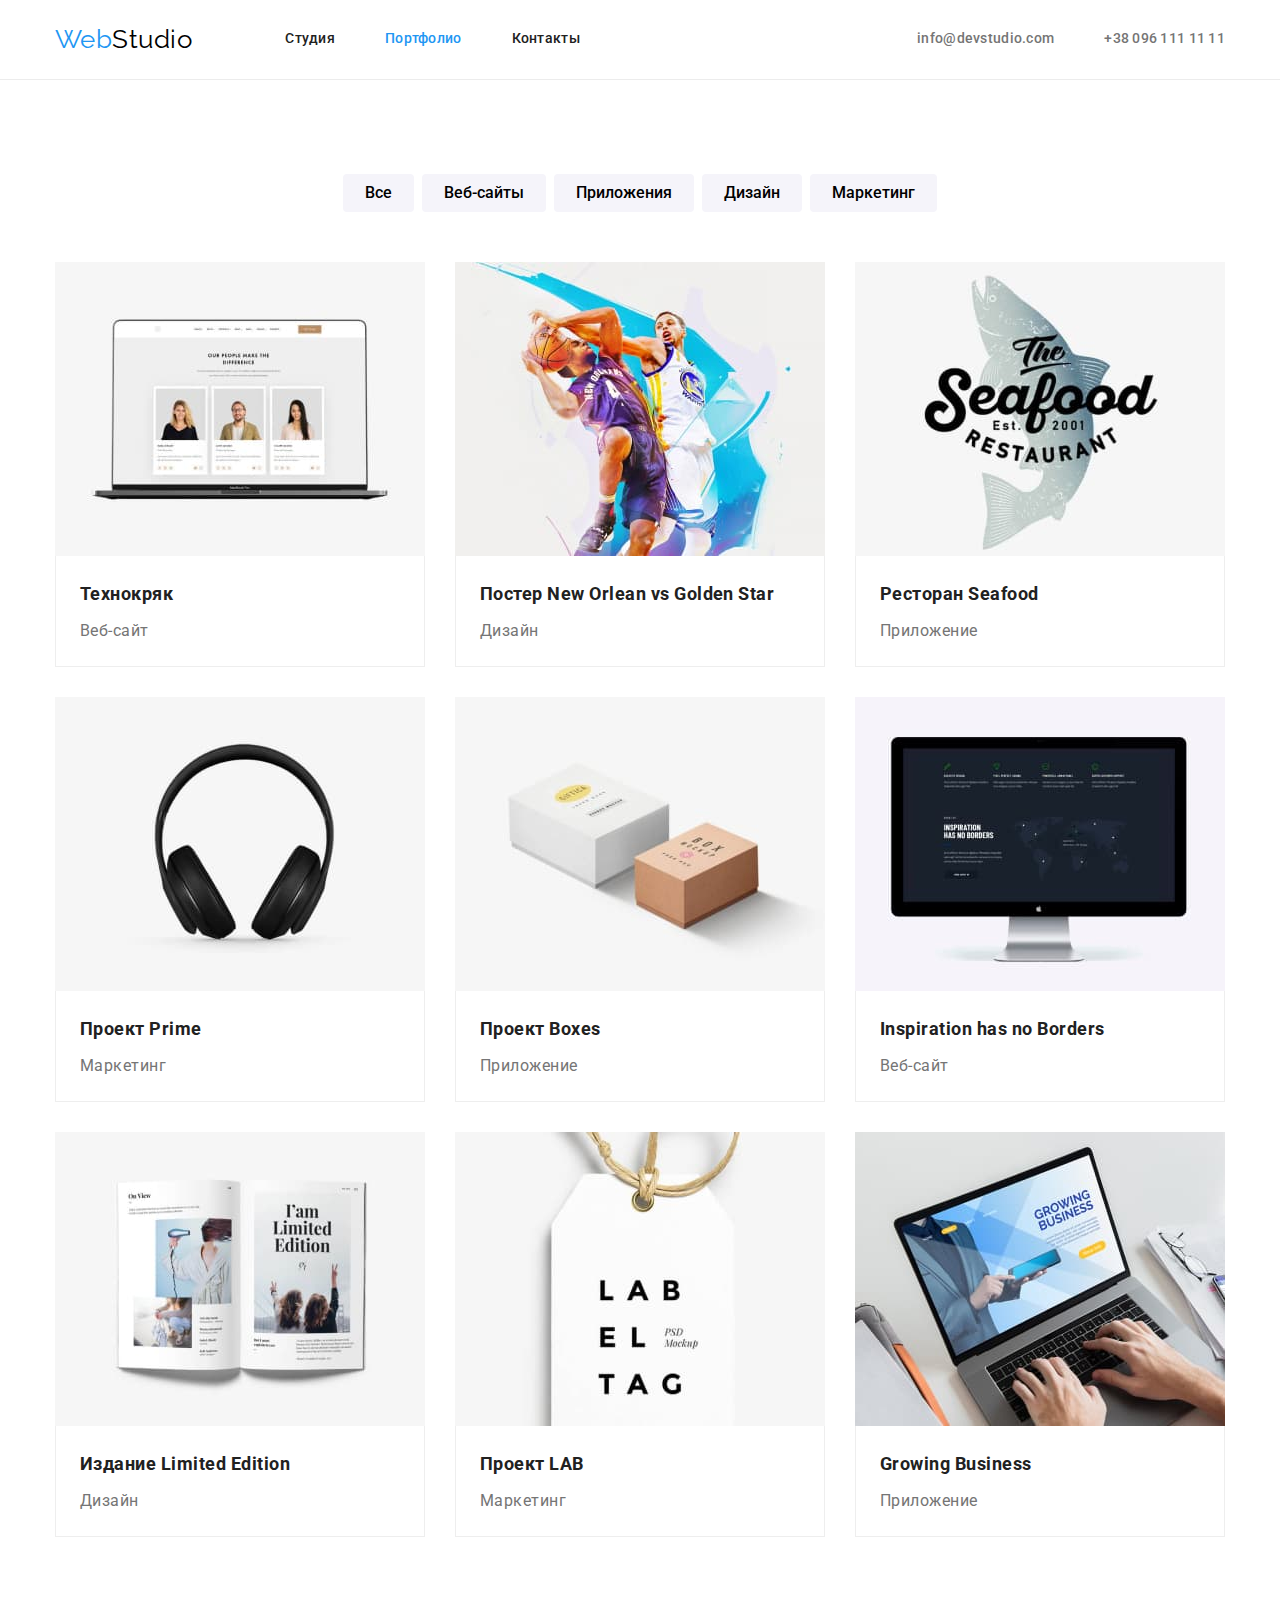
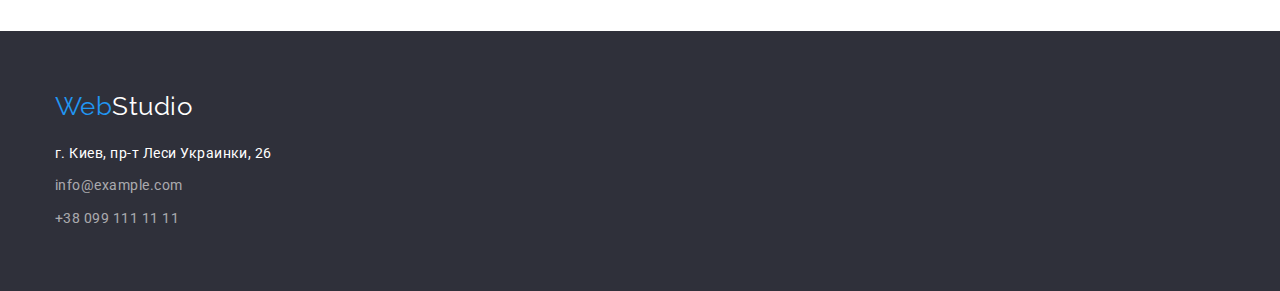
==== commit f61992b4: "Правки" ====
--- a/portfolio.html
+++ b/portfolio.html
@@ -151,7 +151,6 @@
     </main>
     <!--Футер-->
     <footer class="footer">
-      class="item"
       <div class="container">
         <a class="logo footer-logo" href="./portfolio.html" lang="en"
           >Web<span class="footer-studio">Studio</span></a
